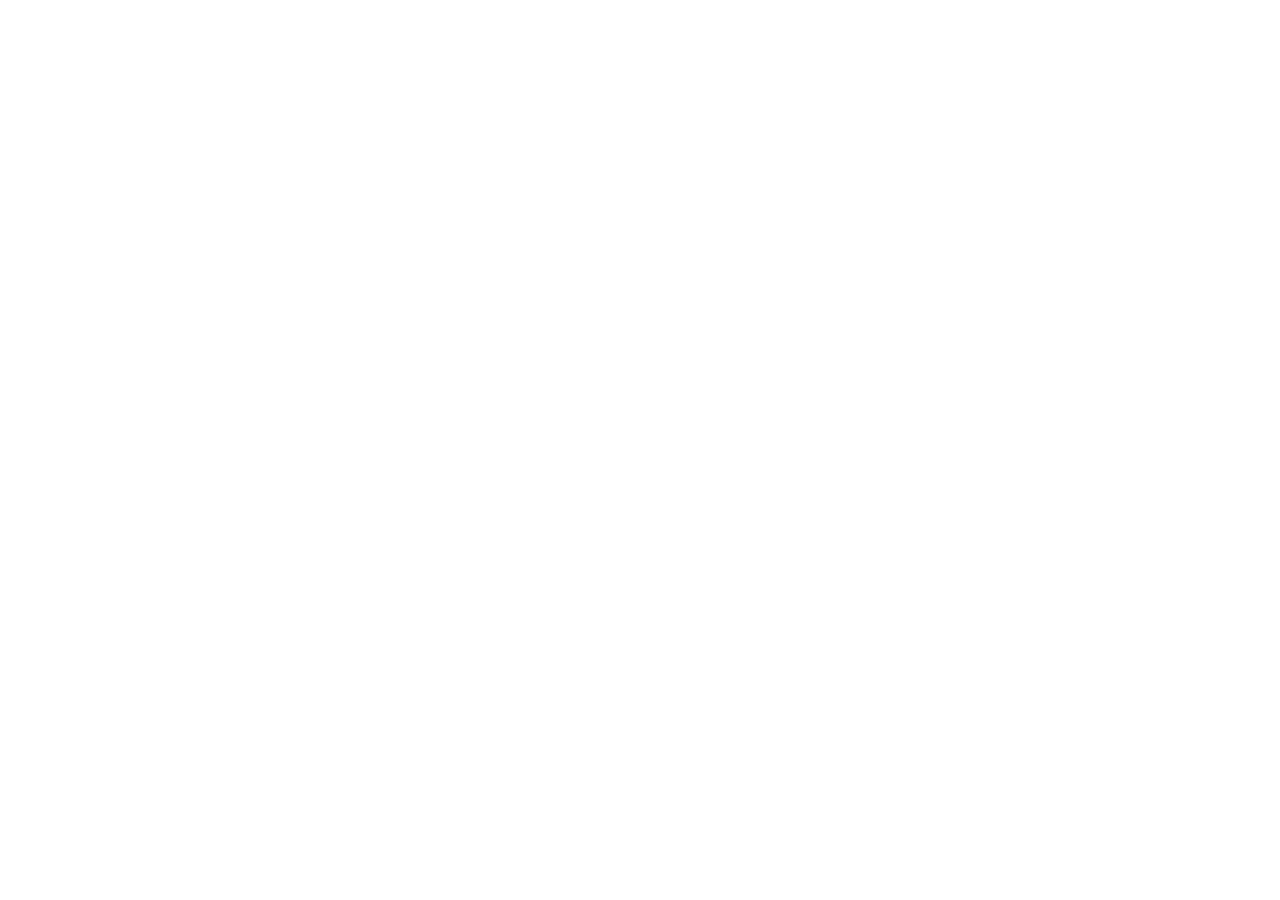
==== index.html @ 957aa456 "Branch  main" ====
<!DOCTYPE html>
<html lang="en">
<head>
    <meta charset="UTF-8">
    <meta name="viewport" content="width=device-width, initial-scale=1.0">
    <title>MISSION FAILED (NPC Masr) - NASA Space Apps</title>
    <!-- Placeholder: styles will be linked here -->
</head>
<body>
    <!-- Placeholder: Shell structure will be defined in subsequent tasks -->
</body>
</html>
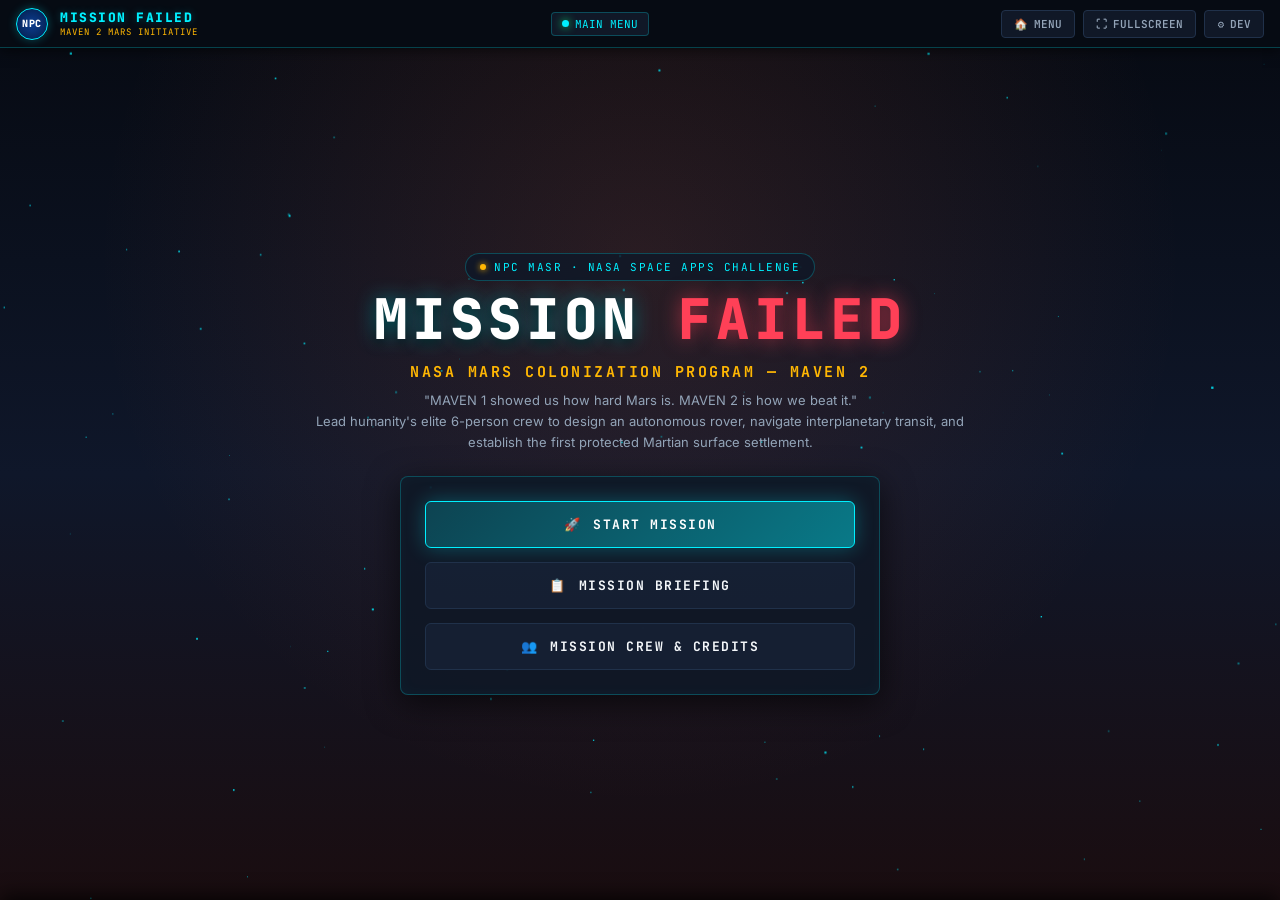
==== commit 66e57e70: "main" ====
--- a/index.html
+++ b/index.html
@@ -1,12 +1,91 @@
 <!DOCTYPE html>
 <html lang="en">
 <head>
-    <meta charset="UTF-8">
-    <meta name="viewport" content="width=device-width, initial-scale=1.0">
-    <title>MISSION FAILED (NPC Masr) - NASA Space Apps</title>
-    <!-- Placeholder: styles will be linked here -->
+  <meta charset="UTF-8">
+  <meta name="viewport" content="width=device-width, initial-scale=1.0">
+  <title>MISSION FAILED (NPC Masr) — NASA Space Apps</title>
+
+  <!-- Google Fonts: Inter & JetBrains Mono -->
+  <link rel="preconnect" href="https://fonts.googleapis.com">
+  <link rel="preconnect" href="https://fonts.gstatic.com" crossorigin>
+  <link href="https://fonts.googleapis.com/css2?family=Inter:wght@400;600;700;800&family=JetBrains+Mono:wght@500;700;800&display=swap" rel="stylesheet">
+
+  <!-- Application Stylesheets -->
+  <link rel="stylesheet" href="css/global.css">
+  <link rel="stylesheet" href="css/menu.css">
+  <link rel="stylesheet" href="css/cutscene.css">
 </head>
 <body>
-    <!-- Placeholder: Shell structure will be defined in subsequent tasks -->
+  <div id="game-shell">
+    <!-- Global HUD Bar -->
+    <header id="global-hud-bar">
+      <div class="brand-section">
+        <div class="brand-logo-badge" title="NASA Space Apps · NPC Masr">
+          NPC
+        </div>
+        <div class="brand-title-group">
+          <span class="brand-title">MISSION FAILED</span>
+          <span class="brand-subtitle">MAVEN 2 MARS INITIATIVE</span>
+        </div>
+      </div>
+
+      <div class="hud-center-status">
+        <div class="hud-stage-pill">
+          <div id="hud-status-dot" class="hud-status-dot"></div>
+          <span id="hud-stage-name">MAIN MENU</span>
+        </div>
+      </div>
+
+      <div class="hud-controls-group">
+        <button id="hud-btn-home" class="hud-btn" title="Return to Main Menu">
+          <span>🏠</span> MENU
+        </button>
+        <button id="hud-btn-fullscreen" class="hud-btn" title="Toggle Fullscreen">
+          <span>⛶</span> FULLSCREEN
+        </button>
+        <button id="hud-btn-dev" class="hud-btn" title="Toggle Developer Tools (Ctrl+~)">
+          <span>⚙</span> DEV
+        </button>
+      </div>
+    </header>
+
+    <!-- Main Scene Viewport Container -->
+    <main id="scene-container">
+      <!-- Dynamically managed by SceneManager -->
+    </main>
+  </div>
+
+  <!-- Universal Transition Overlay -->
+  <div id="transition-overlay">
+    <div class="transition-spinner"></div>
+    <div id="transition-label" class="transition-label">ESTABLISHING TELEMETRY...</div>
+  </div>
+
+  <!-- Developer Console & Navigation Tray -->
+  <div id="dev-tray">
+    <div class="dev-tray-title">⚙ DEV JUMP PANEL</div>
+    <div class="dev-scene-buttons">
+      <button class="dev-scene-btn" data-scene="menu">MENU</button>
+      <button class="dev-scene-btn" data-scene="stage1_intro">C1 INTRO</button>
+      <button class="dev-scene-btn" data-scene="stage1_game">LVL 1 (WORKSHOP)</button>
+      <button class="dev-scene-btn" data-scene="stage1_control">L1 (CONTROL)</button>
+      <button class="dev-scene-btn" data-scene="stage2_intro">C2 INTRO</button>
+      <button class="dev-scene-btn" data-scene="stage2_game">LVL 2 (CLEANROOM)</button>
+      <button class="dev-scene-btn" data-scene="stage2_travel">TRANSIT</button>
+      <button class="dev-scene-btn" data-scene="stage3_intro">C3 INTRO</button>
+      <button class="dev-scene-btn" data-scene="stage3_game">LVL 3 (HABITAT)</button>
+      <button class="dev-scene-btn" data-scene="results">RESULTS</button>
+    </div>
+    <div style="display: flex; gap: 4px;">
+      <button class="dev-scene-btn dev-complete-btn" data-stage="1" style="color: var(--emerald);">COMPL L1</button>
+      <button class="dev-scene-btn dev-complete-btn" data-stage="2" style="color: var(--emerald);">COMPL L2</button>
+      <button class="dev-scene-btn dev-complete-btn" data-stage="3" style="color: var(--emerald);">COMPL L3</button>
+    </div>
+  </div>
+
+  <!-- Core Architecture Scripts -->
+  <script src="js/CutsceneEngine.js"></script>
+  <script src="js/SceneManager.js"></script>
+  <script src="js/Antigravity.js"></script>
 </body>
 </html>
--- a/css/global.css
+++ b/css/global.css
@@ -0,0 +1,398 @@
+/* ==========================================================================
+   GLOBAL DESIGN SYSTEM — MISSION FAILED (NPC Masr)
+   Retro 16-bit Pixel Art Mars + Dark Sci-Fi Industrial HUD
+   ========================================================================== */
+
+:root {
+  /* Color Palette */
+  --bg-main: #070B14;
+  --bg-panel: #101827;
+  --bg-panel-light: #172235;
+  --bg-panel-translucent: rgba(16, 24, 39, 0.92);
+  --bg-card: rgba(23, 34, 53, 0.85);
+
+  --neon-cyan: #00F0FF;
+  --neon-cyan-glow: rgba(0, 240, 255, 0.28);
+  --amber: #FFB703;
+  --amber-glow: rgba(255, 183, 3, 0.28);
+  --emerald: #00E676;
+  --emerald-glow: rgba(0, 230, 118, 0.28);
+  --martian-orange: #D95D39;
+  --martian-orange-glow: rgba(217, 93, 57, 0.28);
+  --danger: #FF4057;
+
+  --text-primary: #F4F7FA;
+  --text-muted: #93A4B8;
+  --text-dim: #5A6D85;
+
+  --border-line: rgba(0, 240, 255, 0.24);
+  --border-panel: #20314A;
+  --border-bright: #00F0FF;
+
+  /* Typography */
+  --font-display: 'JetBrains Mono', 'Courier New', monospace;
+  --font-sans: 'Inter', -apple-system, BlinkMacSystemFont, 'Segoe UI', Roboto, sans-serif;
+  --font-mono: 'JetBrains Mono', 'Courier New', monospace;
+
+  /* Transitions */
+  --transition-fast: 0.18s cubic-bezier(0.4, 0, 0.2, 1);
+  --transition-normal: 0.35s ease;
+  --transition-fade: 0.4s ease-in-out;
+}
+
+*, *::before, *::after {
+  box-sizing: border-box;
+  margin: 0;
+  padding: 0;
+}
+
+html, body {
+  width: 100%;
+  height: 100%;
+  background-color: var(--bg-main);
+  color: var(--text-primary);
+  font-family: var(--font-sans);
+  overflow: hidden;
+  user-select: none;
+  -webkit-font-smoothing: antialiased;
+}
+
+/* Scrollbar */
+::-webkit-scrollbar {
+  width: 6px;
+  height: 6px;
+}
+::-webkit-scrollbar-track {
+  background: var(--bg-main);
+}
+::-webkit-scrollbar-thumb {
+  background: var(--bg-panel-light);
+  border-radius: 3px;
+  border: 1px solid var(--border-line);
+}
+::-webkit-scrollbar-thumb:hover {
+  background: var(--neon-cyan);
+}
+
+/* Master Shell Container */
+#game-shell {
+  position: relative;
+  width: 100vw;
+  height: 100vh;
+  display: flex;
+  flex-direction: column;
+  background-color: var(--bg-main);
+  overflow: hidden;
+}
+
+/* Global Top Navigation Bar */
+#global-hud-bar {
+  display: flex;
+  align-items: center;
+  justify-content: space-between;
+  height: 48px;
+  padding: 0 16px;
+  background: rgba(7, 11, 20, 0.95);
+  border-bottom: 1px solid var(--border-line);
+  box-shadow: 0 2px 12px rgba(0, 0, 0, 0.6);
+  z-index: 100;
+  flex-shrink: 0;
+}
+
+.brand-section {
+  display: flex;
+  align-items: center;
+  gap: 12px;
+}
+
+.brand-logo-badge {
+  display: flex;
+  align-items: center;
+  justify-content: center;
+  width: 32px;
+  height: 32px;
+  border-radius: 50%;
+  background: radial-gradient(circle, #0B3D91 0%, #041B44 100%);
+  border: 1px solid var(--neon-cyan);
+  box-shadow: 0 0 10px var(--neon-cyan-glow);
+  font-family: var(--font-display);
+  font-size: 10px;
+  font-weight: 800;
+  color: #FFF;
+  letter-spacing: 0.5px;
+}
+
+.brand-title-group {
+  display: flex;
+  flex-direction: column;
+}
+
+.brand-title {
+  font-family: var(--font-display);
+  font-size: 13px;
+  font-weight: 800;
+  letter-spacing: 1.5px;
+  color: var(--neon-cyan);
+  text-shadow: 0 0 8px var(--neon-cyan-glow);
+}
+
+.brand-subtitle {
+  font-size: 9px;
+  font-family: var(--font-mono);
+  color: var(--amber);
+  letter-spacing: 1px;
+}
+
+.hud-center-status {
+  display: flex;
+  align-items: center;
+  gap: 16px;
+}
+
+.hud-stage-pill {
+  display: flex;
+  align-items: center;
+  gap: 6px;
+  padding: 4px 10px;
+  background: var(--bg-panel);
+  border: 1px solid var(--border-line);
+  border-radius: 4px;
+  font-family: var(--font-mono);
+  font-size: 11px;
+  color: var(--neon-cyan);
+}
+
+.hud-status-dot {
+  width: 7px;
+  height: 7px;
+  border-radius: 50%;
+  background-color: var(--emerald);
+  box-shadow: 0 0 8px var(--emerald);
+  animation: pulseStatus 2s infinite ease-in-out;
+}
+
+@keyframes pulseStatus {
+  0%, 100% { opacity: 1; transform: scale(1); }
+  50% { opacity: 0.4; transform: scale(0.85); }
+}
+
+.hud-controls-group {
+  display: flex;
+  align-items: center;
+  gap: 8px;
+}
+
+.hud-btn {
+  background: var(--bg-panel);
+  border: 1px solid var(--border-panel);
+  color: var(--text-muted);
+  font-family: var(--font-mono);
+  font-size: 11px;
+  font-weight: 600;
+  padding: 6px 12px;
+  border-radius: 4px;
+  cursor: pointer;
+  transition: var(--transition-fast);
+  display: inline-flex;
+  align-items: center;
+  gap: 6px;
+}
+
+.hud-btn:hover {
+  background: var(--bg-panel-light);
+  border-color: var(--neon-cyan);
+  color: var(--neon-cyan);
+  box-shadow: 0 0 10px var(--neon-cyan-glow);
+}
+
+.hud-btn.active {
+  border-color: var(--amber);
+  color: var(--amber);
+}
+
+/* Scene Viewport Container */
+#scene-container {
+  position: relative;
+  flex: 1;
+  width: 100%;
+  height: calc(100vh - 48px);
+  overflow: hidden;
+  background-color: var(--bg-main);
+}
+
+/* Game Iframe Wrapper */
+.game-frame-wrapper {
+  position: absolute;
+  inset: 0;
+  width: 100%;
+  height: 100%;
+  border: none;
+  background-color: var(--bg-main);
+  opacity: 1;
+  transition: opacity var(--transition-normal);
+}
+
+.game-frame-wrapper iframe {
+  width: 100%;
+  height: 100%;
+  border: none;
+  display: block;
+}
+
+/* Universal Transition Overlay */
+#transition-overlay {
+  position: fixed;
+  inset: 0;
+  background-color: var(--bg-main);
+  z-index: 9999;
+  display: flex;
+  flex-direction: column;
+  align-items: center;
+  justify-content: center;
+  gap: 16px;
+  opacity: 0;
+  pointer-events: none;
+  transition: opacity var(--transition-fade);
+}
+
+#transition-overlay.active {
+  opacity: 1;
+  pointer-events: all;
+}
+
+.transition-spinner {
+  width: 48px;
+  height: 48px;
+  border: 3px solid rgba(0, 240, 255, 0.15);
+  border-top-color: var(--neon-cyan);
+  border-radius: 50%;
+  animation: spin 0.8s linear infinite;
+}
+
+.transition-label {
+  font-family: var(--font-display);
+  font-size: 13px;
+  color: var(--neon-cyan);
+  letter-spacing: 2px;
+  text-transform: uppercase;
+}
+
+@keyframes spin {
+  to { transform: rotate(360deg); }
+}
+
+/* Common Sci-Fi Card and Panel Utility */
+.sci-panel {
+  background: var(--bg-panel-translucent);
+  border: 1px solid var(--border-line);
+  box-shadow: 0 8px 32px rgba(0, 0, 0, 0.6), inset 0 0 16px rgba(0, 240, 255, 0.03);
+  border-radius: 8px;
+}
+
+.sci-panel-amber {
+  border-color: rgba(255, 183, 3, 0.35);
+  box-shadow: 0 8px 32px rgba(0, 0, 0, 0.6), inset 0 0 16px rgba(255, 183, 3, 0.04);
+}
+
+.btn-primary {
+  background: linear-gradient(135deg, rgba(0, 240, 255, 0.15) 0%, rgba(0, 240, 255, 0.3) 100%);
+  border: 1px solid var(--neon-cyan);
+  color: var(--neon-cyan);
+  font-family: var(--font-display);
+  font-size: 13px;
+  font-weight: 700;
+  padding: 12px 24px;
+  border-radius: 4px;
+  cursor: pointer;
+  letter-spacing: 1.5px;
+  text-transform: uppercase;
+  transition: var(--transition-fast);
+  box-shadow: 0 0 14px var(--neon-cyan-glow);
+}
+
+.btn-primary:hover {
+  background: var(--neon-cyan);
+  color: var(--bg-main);
+  box-shadow: 0 0 24px rgba(0, 240, 255, 0.6);
+  transform: translateY(-1px);
+}
+
+.btn-secondary {
+  background: var(--bg-panel);
+  border: 1px solid var(--border-panel);
+  color: var(--text-primary);
+  font-family: var(--font-display);
+  font-size: 12px;
+  font-weight: 600;
+  padding: 10px 20px;
+  border-radius: 4px;
+  cursor: pointer;
+  letter-spacing: 1px;
+  text-transform: uppercase;
+  transition: var(--transition-fast);
+}
+
+.btn-secondary:hover {
+  border-color: var(--text-muted);
+  background: var(--bg-panel-light);
+  color: #FFF;
+}
+
+/* Hidden Utility */
+.hidden {
+  display: none !important;
+}
+
+/* Developer Console Tray (Ctrl + ~ or Developer button) */
+#dev-tray {
+  position: fixed;
+  bottom: 0;
+  left: 0;
+  right: 0;
+  background: rgba(7, 11, 20, 0.98);
+  border-top: 2px solid var(--amber);
+  padding: 10px 20px;
+  z-index: 10000;
+  display: flex;
+  align-items: center;
+  justify-content: space-between;
+  flex-wrap: wrap;
+  gap: 10px;
+  font-family: var(--font-mono);
+  font-size: 11px;
+  box-shadow: 0 -4px 20px rgba(0, 0, 0, 0.8);
+  transform: translateY(100%);
+  transition: transform 0.25s cubic-bezier(0.16, 1, 0.3, 1);
+}
+
+#dev-tray.open {
+  transform: translateY(0);
+}
+
+.dev-tray-title {
+  color: var(--amber);
+  font-weight: bold;
+  letter-spacing: 1px;
+}
+
+.dev-scene-buttons {
+  display: flex;
+  gap: 6px;
+  flex-wrap: wrap;
+}
+
+.dev-scene-btn {
+  background: var(--bg-panel);
+  border: 1px solid #364860;
+  color: #94A3B8;
+  padding: 4px 8px;
+  border-radius: 3px;
+  cursor: pointer;
+  font-family: var(--font-mono);
+  font-size: 10px;
+}
+
+.dev-scene-btn:hover {
+  border-color: var(--amber);
+  color: var(--amber);
+}
--- a/css/menu.css
+++ b/css/menu.css
@@ -0,0 +1,282 @@
+/* ==========================================================================
+   MAIN MENU STYLES — MISSION FAILED (NPC Masr)
+   Retro Pixel-Art Mars Horizon + Industrial Mission Control
+   ========================================================================== */
+
+.menu-viewport {
+  position: relative;
+  width: 100%;
+  height: 100%;
+  display: flex;
+  align-items: center;
+  justify-content: center;
+  background-color: var(--bg-main);
+  background-image: 
+    radial-gradient(circle at 50% 25%, rgba(217, 93, 57, 0.15) 0%, transparent 60%),
+    linear-gradient(to bottom, #070B14 0%, #0F172A 50%, #1A0D10 100%);
+  overflow-y: auto;
+  padding: 24px;
+}
+
+/* Pixel / Star Background Canvas */
+#menu-bg-canvas {
+  position: absolute;
+  inset: 0;
+  width: 100%;
+  height: 100%;
+  pointer-events: none;
+  z-index: 1;
+}
+
+.menu-content-wrapper {
+  position: relative;
+  z-index: 10;
+  width: 100%;
+  max-width: 960px;
+  display: flex;
+  flex-direction: column;
+  align-items: center;
+  text-align: center;
+  gap: 24px;
+}
+
+/* Logo and Title Banner */
+.menu-header-group {
+  display: flex;
+  flex-direction: column;
+  align-items: center;
+  gap: 8px;
+}
+
+.menu-badge {
+  display: inline-flex;
+  align-items: center;
+  gap: 8px;
+  padding: 6px 14px;
+  border-radius: 20px;
+  background: rgba(16, 24, 39, 0.85);
+  border: 1px solid var(--border-line);
+  font-family: var(--font-mono);
+  font-size: 11px;
+  color: var(--neon-cyan);
+  text-transform: uppercase;
+  letter-spacing: 1.5px;
+}
+
+.menu-badge-indicator {
+  width: 6px;
+  height: 6px;
+  background-color: var(--amber);
+  border-radius: 50%;
+  box-shadow: 0 0 6px var(--amber);
+}
+
+.menu-main-title {
+  font-family: var(--font-display);
+  font-size: clamp(32px, 6vw, 56px);
+  font-weight: 900;
+  letter-spacing: 4px;
+  color: #FFF;
+  text-transform: uppercase;
+  line-height: 1.1;
+  text-shadow: 
+    0 0 20px rgba(0, 240, 255, 0.45),
+    0 4px 12px rgba(0, 0, 0, 0.9);
+}
+
+.menu-main-title span {
+  color: var(--danger);
+  text-shadow: 0 0 20px rgba(255, 64, 87, 0.6);
+}
+
+.menu-subtitle {
+  font-family: var(--font-mono);
+  font-size: clamp(12px, 2vw, 15px);
+  color: var(--amber);
+  letter-spacing: 2.5px;
+  text-transform: uppercase;
+  max-width: 640px;
+  margin-top: 4px;
+}
+
+.menu-narrative-lead {
+  font-size: 13px;
+  line-height: 1.6;
+  color: var(--text-muted);
+  max-width: 680px;
+}
+
+/* Central Menu Actions */
+.menu-actions-card {
+  width: 100%;
+  max-width: 480px;
+  padding: 24px;
+  display: flex;
+  flex-direction: column;
+  gap: 14px;
+}
+
+.menu-nav-btn {
+  width: 100%;
+  padding: 14px 20px;
+  font-family: var(--font-display);
+  font-size: 13px;
+  font-weight: 700;
+  letter-spacing: 1.5px;
+  text-transform: uppercase;
+  border-radius: 6px;
+  cursor: pointer;
+  display: flex;
+  align-items: center;
+  justify-content: center;
+  gap: 12px;
+  transition: var(--transition-fast);
+}
+
+.btn-start-mission {
+  background: linear-gradient(135deg, rgba(0, 240, 255, 0.2) 0%, rgba(0, 240, 255, 0.45) 100%);
+  border: 1px solid var(--neon-cyan);
+  color: #FFF;
+  box-shadow: 0 0 20px var(--neon-cyan-glow);
+}
+
+.btn-start-mission:hover {
+  background: var(--neon-cyan);
+  color: var(--bg-main);
+  box-shadow: 0 0 32px rgba(0, 240, 255, 0.7);
+  transform: translateY(-2px);
+}
+
+.btn-menu-secondary {
+  background: rgba(23, 34, 53, 0.85);
+  border: 1px solid var(--border-panel);
+  color: var(--text-primary);
+}
+
+.btn-menu-secondary:hover {
+  background: var(--bg-panel-light);
+  border-color: var(--neon-cyan);
+  color: var(--neon-cyan);
+  transform: translateY(-1px);
+}
+
+/* Briefing and Credits Modals / Views */
+.menu-modal-overlay {
+  position: absolute;
+  inset: 0;
+  z-index: 100;
+  background: rgba(7, 11, 20, 0.88);
+  backdrop-filter: blur(8px);
+  display: flex;
+  align-items: center;
+  justify-content: center;
+  padding: 20px;
+}
+
+.menu-modal-card {
+  width: 100%;
+  max-width: 720px;
+  max-height: 85vh;
+  overflow-y: auto;
+  padding: 28px;
+  text-align: left;
+  display: flex;
+  flex-direction: column;
+  gap: 18px;
+}
+
+.modal-header {
+  display: flex;
+  align-items: center;
+  justify-content: space-between;
+  border-bottom: 1px solid var(--border-line);
+  padding-bottom: 12px;
+}
+
+.modal-title {
+  font-family: var(--font-display);
+  font-size: 16px;
+  color: var(--neon-cyan);
+  letter-spacing: 1px;
+}
+
+.modal-close-btn {
+  background: transparent;
+  border: none;
+  color: var(--text-muted);
+  font-size: 20px;
+  cursor: pointer;
+  line-height: 1;
+}
+
+.modal-close-btn:hover {
+  color: var(--danger);
+}
+
+/* Stage Overview Cards inside Briefing */
+.stage-brief-grid {
+  display: grid;
+  grid-template-columns: 1fr;
+  gap: 12px;
+}
+
+@media(min-width: 640px) {
+  .stage-brief-grid {
+    grid-template-columns: repeat(3, 1fr);
+  }
+}
+
+.stage-brief-card {
+  background: rgba(16, 24, 39, 0.75);
+  border: 1px solid var(--border-panel);
+  border-radius: 6px;
+  padding: 14px;
+  display: flex;
+  flex-direction: column;
+  gap: 8px;
+}
+
+.stage-brief-tag {
+  font-family: var(--font-mono);
+  font-size: 10px;
+  font-weight: bold;
+  color: var(--amber);
+}
+
+.stage-brief-title {
+  font-size: 13px;
+  font-weight: 700;
+  color: var(--text-primary);
+}
+
+.stage-brief-desc {
+  font-size: 11px;
+  line-height: 1.5;
+  color: var(--text-muted);
+}
+
+/* Credits List */
+.credits-roster {
+  display: grid;
+  grid-template-columns: repeat(auto-fill, minmax(200px, 1fr));
+  gap: 10px;
+}
+
+.credit-member {
+  background: rgba(16, 24, 39, 0.65);
+  border: 1px solid var(--border-panel);
+  padding: 10px;
+  border-radius: 4px;
+}
+
+.credit-name {
+  font-size: 12px;
+  font-weight: bold;
+  color: var(--neon-cyan);
+}
+
+.credit-role {
+  font-family: var(--font-mono);
+  font-size: 10px;
+  color: var(--amber);
+}
--- a/css/cutscene.css
+++ b/css/cutscene.css
@@ -0,0 +1,273 @@
+/* ==========================================================================
+   CUTSCENE ENGINE STYLES — MISSION FAILED (NPC Masr)
+   Cinematic Presentation & Multi-Stage Story Narration
+   ========================================================================== */
+
+.cutscene-viewport {
+  position: relative;
+  width: 100%;
+  height: 100%;
+  background-color: #04070D;
+  overflow: hidden;
+  display: flex;
+  flex-direction: column;
+  justify-content: flex-end;
+}
+
+/* Background Image Layer */
+.cutscene-bg-layer {
+  position: absolute;
+  inset: 0;
+  width: 100%;
+  height: 100%;
+  background-size: cover;
+  background-position: center;
+  background-repeat: no-repeat;
+  transition: opacity 0.5s ease-in-out, transform 6s ease-out;
+  transform: scale(1.02);
+  z-index: 1;
+}
+
+/* Themed Fallback Gradient when image is missing */
+.cutscene-bg-fallback {
+  position: absolute;
+  inset: 0;
+  background: 
+    radial-gradient(ellipse at 50% 40%, rgba(217, 93, 57, 0.28) 0%, transparent 70%),
+    radial-gradient(circle at 20% 20%, rgba(0, 240, 255, 0.12) 0%, transparent 50%),
+    linear-gradient(to bottom, #04070D 0%, #0D1526 50%, #150A0E 100%);
+  z-index: 0;
+}
+
+/* Vignette & Cinematic Dark Overlay */
+.cutscene-vignette {
+  position: absolute;
+  inset: 0;
+  background: radial-gradient(circle at 50% 50%, rgba(7, 11, 20, 0.2) 0%, rgba(7, 11, 20, 0.88) 100%),
+              linear-gradient(to top, rgba(7, 11, 20, 0.98) 0%, rgba(7, 11, 20, 0.4) 40%, transparent 100%);
+  z-index: 2;
+  pointer-events: none;
+}
+
+/* Top Cutscene Bar (Stage tag, Audio control, Skip) */
+.cutscene-top-bar {
+  position: absolute;
+  top: 16px;
+  left: 20px;
+  right: 20px;
+  display: flex;
+  align-items: center;
+  justify-content: space-between;
+  z-index: 20;
+}
+
+.cutscene-stage-tag {
+  display: inline-flex;
+  align-items: center;
+  gap: 8px;
+  background: rgba(16, 24, 39, 0.85);
+  border: 1px solid var(--border-line);
+  padding: 6px 14px;
+  border-radius: 4px;
+  font-family: var(--font-display);
+  font-size: 11px;
+  letter-spacing: 1.5px;
+  color: var(--neon-cyan);
+  text-transform: uppercase;
+  backdrop-filter: blur(6px);
+}
+
+.cutscene-top-actions {
+  display: flex;
+  align-items: center;
+  gap: 10px;
+}
+
+.cutscene-icon-btn {
+  background: rgba(16, 24, 39, 0.85);
+  border: 1px solid var(--border-panel);
+  color: var(--text-muted);
+  width: 36px;
+  height: 36px;
+  border-radius: 4px;
+  display: flex;
+  align-items: center;
+  justify-content: center;
+  cursor: pointer;
+  transition: var(--transition-fast);
+  backdrop-filter: blur(6px);
+  font-size: 14px;
+}
+
+.cutscene-icon-btn:hover {
+  border-color: var(--neon-cyan);
+  color: var(--neon-cyan);
+}
+
+.cutscene-skip-btn {
+  background: rgba(16, 24, 39, 0.85);
+  border: 1px solid var(--border-panel);
+  color: var(--amber);
+  font-family: var(--font-mono);
+  font-size: 11px;
+  font-weight: 700;
+  padding: 8px 16px;
+  border-radius: 4px;
+  cursor: pointer;
+  transition: var(--transition-fast);
+  letter-spacing: 1px;
+  backdrop-filter: blur(6px);
+}
+
+.cutscene-skip-btn:hover {
+  background: var(--amber);
+  color: var(--bg-main);
+  box-shadow: 0 0 12px var(--amber-glow);
+}
+
+/* Cinematic Bottom Dialogue / Narration Panel */
+.cutscene-narrative-container {
+  position: relative;
+  z-index: 10;
+  width: 100%;
+  max-width: 1080px;
+  margin: 0 auto 28px;
+  padding: 0 20px;
+  display: flex;
+  flex-direction: column;
+  gap: 12px;
+}
+
+.cutscene-card {
+  background: rgba(13, 21, 38, 0.92);
+  border: 1px solid var(--border-line);
+  box-shadow: 0 10px 40px rgba(0, 0, 0, 0.8), inset 0 0 20px rgba(0, 240, 255, 0.04);
+  border-radius: 8px;
+  padding: 22px 28px;
+  backdrop-filter: blur(12px);
+  display: flex;
+  flex-direction: column;
+  gap: 14px;
+}
+
+/* Progress Tracker Bar */
+.cutscene-progress-row {
+  display: flex;
+  align-items: center;
+  gap: 12px;
+}
+
+.cutscene-progress-bar-track {
+  flex: 1;
+  height: 4px;
+  background: rgba(255, 255, 255, 0.1);
+  border-radius: 2px;
+  overflow: hidden;
+}
+
+.cutscene-progress-bar-fill {
+  height: 100%;
+  background: linear-gradient(90deg, var(--neon-cyan) 0%, var(--amber) 100%);
+  width: 33%;
+  transition: width 0.35s ease;
+}
+
+.cutscene-slide-counter {
+  font-family: var(--font-mono);
+  font-size: 11px;
+  color: var(--text-muted);
+  letter-spacing: 1px;
+  flex-shrink: 0;
+}
+
+/* Slide Content */
+.cutscene-slide-header {
+  display: flex;
+  align-items: center;
+  justify-content: space-between;
+  gap: 12px;
+}
+
+.cutscene-slide-title {
+  font-family: var(--font-display);
+  font-size: clamp(16px, 2.5vw, 22px);
+  font-weight: 800;
+  letter-spacing: 1.5px;
+  color: var(--neon-cyan);
+  text-transform: uppercase;
+}
+
+.cutscene-slide-text {
+  font-size: clamp(13px, 1.8vw, 15px);
+  line-height: 1.7;
+  color: var(--text-primary);
+  min-height: 52px;
+}
+
+/* Bottom Nav Buttons (Prev, Audio indicator, Next) */
+.cutscene-actions-row {
+  display: flex;
+  align-items: center;
+  justify-content: space-between;
+  border-top: 1px solid rgba(255, 255, 255, 0.08);
+  padding-top: 14px;
+  margin-top: 4px;
+}
+
+.cutscene-nav-btn {
+  font-family: var(--font-display);
+  font-size: 12px;
+  font-weight: 700;
+  padding: 8px 18px;
+  border-radius: 4px;
+  cursor: pointer;
+  letter-spacing: 1px;
+  text-transform: uppercase;
+  transition: var(--transition-fast);
+  display: inline-flex;
+  align-items: center;
+  gap: 6px;
+}
+
+.btn-cutscene-prev {
+  background: transparent;
+  border: 1px solid var(--border-panel);
+  color: var(--text-muted);
+}
+
+.btn-cutscene-prev:hover:not(:disabled) {
+  border-color: var(--text-primary);
+  color: var(--text-primary);
+}
+
+.btn-cutscene-prev:disabled {
+  opacity: 0.3;
+  cursor: not-allowed;
+}
+
+.btn-cutscene-next {
+  background: var(--neon-cyan);
+  border: 1px solid var(--neon-cyan);
+  color: var(--bg-main);
+  box-shadow: 0 0 12px var(--neon-cyan-glow);
+}
+
+.btn-cutscene-next:hover {
+  background: #FFF;
+  border-color: #FFF;
+  box-shadow: 0 0 20px rgba(0, 240, 255, 0.6);
+  transform: translateY(-1px);
+}
+
+.cutscene-audio-cue {
+  display: flex;
+  align-items: center;
+  gap: 8px;
+  font-family: var(--font-mono);
+  font-size: 11px;
+  color: var(--text-dim);
+}
+
+.cutscene-audio-cue.playing {
+  color: var(--emerald);
+}
